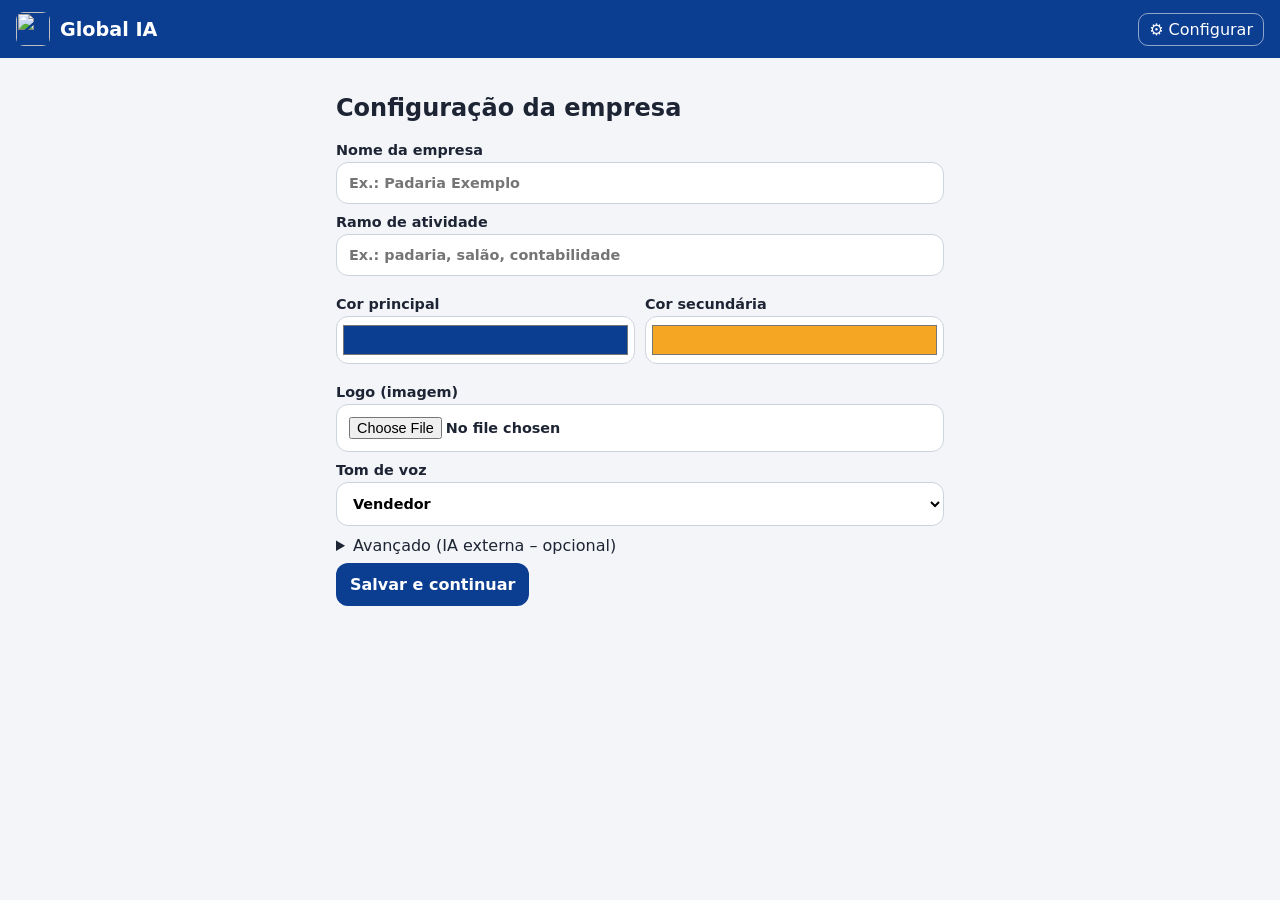
==== global-ia/index.html @ d02834b8 "Add Global IA prototype (1/2)" ====
<!doctype html><html lang="pt-BR"><head><meta charset="utf-8"><meta name="viewport" content="width=device-width,initial-scale=1,viewport-fit=cover">
<title>Global IA</title><meta name="theme-color" content="#0B3D91"><link rel="manifest" href="manifest.webmanifest">
<link rel="apple-touch-icon" href="assets/icon.svg"><meta name="apple-mobile-web-app-capable" content="yes"><meta name="apple-mobile-web-app-title" content="Global IA">
<link rel="stylesheet" href="style.css"></head><body>
<header><img src="assets/icon.svg" alt=""><h1>Global IA</h1><button id="btnCfg" class="ghost">⚙️ Configurar</button></header>
<main>
<section id="setup" class="hidden"><h2>Configuração da empresa</h2>
<label>Nome da empresa<input id="cName" placeholder="Ex.: Padaria Exemplo"></label>
<label>Ramo de atividade<input id="cRamo" placeholder="Ex.: padaria, salão, contabilidade"></label>
<div class="row"><label>Cor principal<input type="color" id="c1" value="#0B3D91"></label><label>Cor secundária<input type="color" id="c2" value="#F5A623"></label></div>
<label>Logo (imagem)<input type="file" id="cLogo" accept="image/*"></label><img id="logoPrev" class="logoPrev hidden" alt="Logo">
<label>Tom de voz<select id="cTom"><option>Sério</option><option>Descontraído</option><option selected>Vendedor</option></select></label>
<details><summary>Avançado (IA externa – opcional)</summary><label>Endpoint de API (não usado por padrão)<input id="cApi" placeholder="https://..."></label></details>
<button id="saveCfg" class="primary">Salvar e continuar</button></section>
<section id="home" class="hidden"><p class="hello" id="hello"></p>
<div class="cards"><button class="card" data-mode="post"><span>✍️</span><b>Assistente de Postagem</b><small>Legenda, ideias e hashtags</small></button>
<button class="card" data-mode="img"><span>🎨</span><b>Assistente de Imagem</b><small>Artes para feed e story</small></button></div>
<div class="chat"><textarea id="req" rows="2" placeholder="Ex.: faz um post de promoção de sexta"></textarea>
<div class="row wrap"><button id="goPost" class="primary">✍️ Postagem</button><button id="goImg" class="primary alt">🎨 Imagem</button><button id="goFull" class="primary full">🚀 Fazer post completo</button></div>
<div class="chips"><button>faz um post de promoção de sexta</button><button>lançamento de produto novo</button><button>dica para clientes</button><button>post de Dia das Mães</button></div></div>
<div id="out"></div></section>
</main><script src="app.js"></script></body></html>
---- global-ia/style.css ----
:root{--c1:#0B3D91;--c2:#F5A623}*{box-sizing:border-box}body{margin:0;font-family:system-ui,-apple-system,Segoe UI,Roboto,sans-serif;background:#f3f5f9;color:#1d2433}
header{position:sticky;top:0;z-index:5;display:flex;align-items:center;gap:10px;padding:12px 16px;padding-top:calc(12px + env(safe-area-inset-top));background:var(--c1);color:#fff}header img{width:34px;height:34px;border-radius:8px}header h1{font-size:1.2rem;margin:0;flex:1}
main{max-width:640px;margin:auto;padding:16px}.hidden{display:none!important}label{display:block;margin:10px 0;font-weight:600;font-size:.9rem}
input,select,textarea{width:100%;margin-top:4px;padding:12px;border:1px solid #cdd3df;border-radius:12px;font:inherit;background:#fff}input[type=color]{height:48px;padding:4px}
.row{display:flex;gap:10px}.row>*{flex:1}.wrap{flex-wrap:wrap}button{font:inherit;cursor:pointer}
.primary{background:var(--c1);color:#fff;border:0;border-radius:12px;padding:12px 14px;font-weight:700;margin-top:8px}.primary.alt{background:var(--c2);color:#1d2433}.primary.full{flex-basis:100%;background:linear-gradient(90deg,var(--c1),var(--c2))}
.ghost{background:transparent;color:#fff;border:1px solid #fff8;border-radius:10px;padding:6px 10px}
.cards{display:grid;grid-template-columns:1fr 1fr;gap:12px}.card{background:#fff;border:2px solid transparent;border-radius:16px;padding:16px;text-align:left;display:flex;flex-direction:column;gap:4px;box-shadow:0 2px 8px #0001}.card.on{border-color:var(--c1)}.card span{font-size:1.8rem}.card small{color:#667}
.chat{margin-top:16px;background:#fff;border-radius:16px;padding:12px;box-shadow:0 2px 8px #0001}.chips{display:flex;gap:6px;overflow-x:auto;margin-top:10px}.chips button{white-space:nowrap;border:1px solid #cdd3df;background:#f7f8fb;border-radius:20px;padding:6px 10px;font-size:.8rem}
.box{background:#fff;border-radius:16px;padding:14px;margin-top:16px;box-shadow:0 2px 8px #0001}.box h3{margin:.2em 0 .5em;color:var(--c1)}.cap{white-space:pre-wrap;background:#f7f8fb;border-radius:10px;padding:10px}.tags{color:var(--c1);font-weight:600}
canvas{width:100%;height:auto;border-radius:12px;display:block}.logoPrev{max-width:120px;max-height:80px;border-radius:8px}.hello{font-size:1.05rem}.mini{font-size:.85rem;padding:8px 10px}
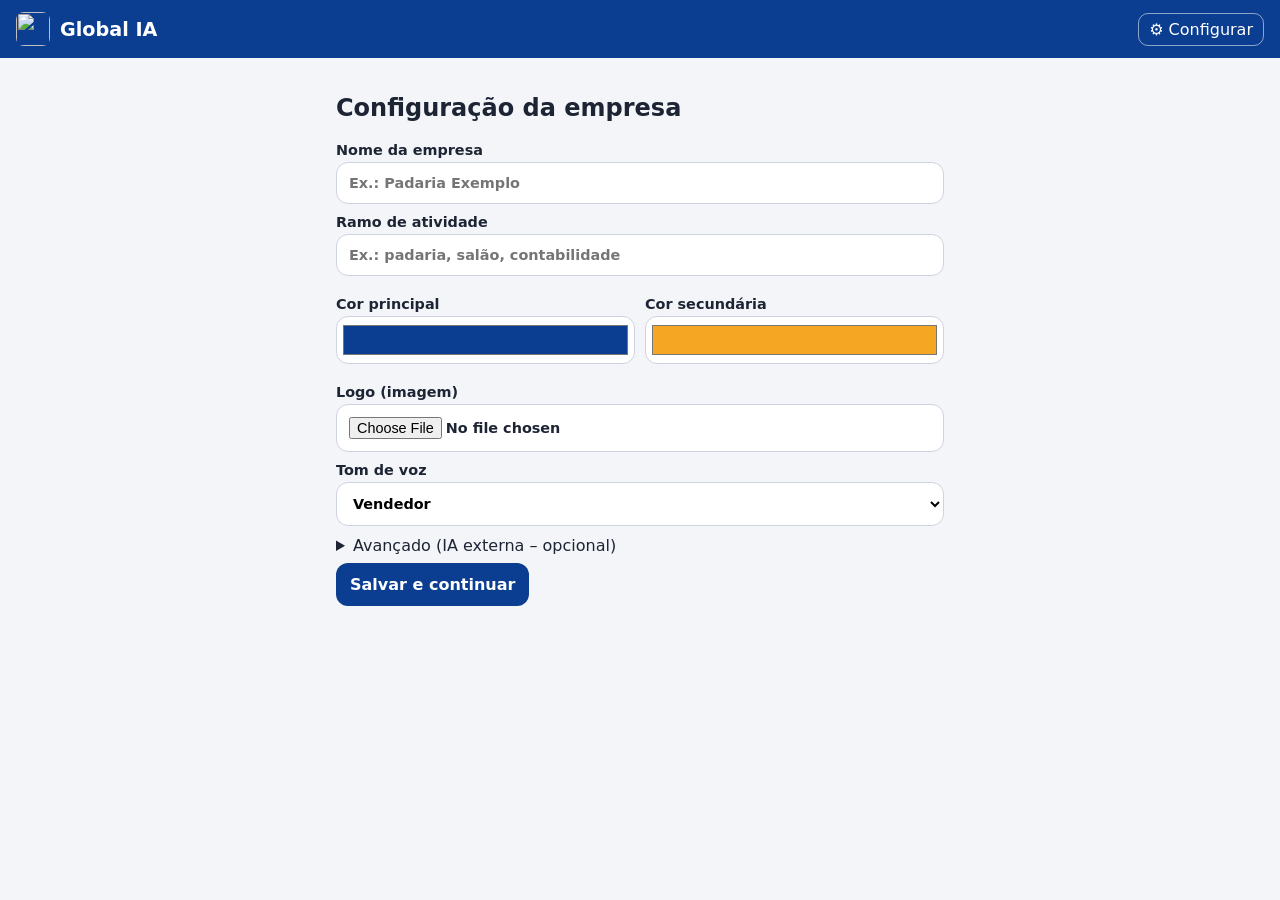
==== commit c1a013b9: "Global IA: connect to deployed API (global-ia-api.workers.dev)" ====
--- a/global-ia/index.html
+++ b/global-ia/index.html
@@ -1,8 +1,8 @@
 <!doctype html><html lang="pt-BR"><head><meta charset="utf-8"><meta name="viewport" content="width=device-width,initial-scale=1,viewport-fit=cover">
 <title>Global IA</title><meta name="theme-color" content="#0B3D91"><link rel="manifest" href="manifest.webmanifest">
-<link rel="apple-touch-icon" href="assets/icon.svg"><meta name="apple-mobile-web-app-capable" content="yes"><meta name="apple-mobile-web-app-title" content="Global IA">
+<link rel="apple-touch-icon" href="assets/icon-192.png"><meta name="apple-mobile-web-app-capable" content="yes"><meta name="apple-mobile-web-app-title" content="Global IA">
 <link rel="stylesheet" href="style.css"></head><body>
-<header><img src="assets/icon.svg" alt=""><h1>Global IA</h1><button id="btnCfg" class="ghost">⚙️ Configurar</button></header>
+<header><img src="assets/icon-192.png" alt=""><h1>Global IA</h1><button id="btnCfg" class="ghost">⚙️ Configurar</button></header>
 <main>
 <section id="setup" class="hidden"><h2>Configuração da empresa</h2>
 <label>Nome da empresa<input id="cName" placeholder="Ex.: Padaria Exemplo"></label>
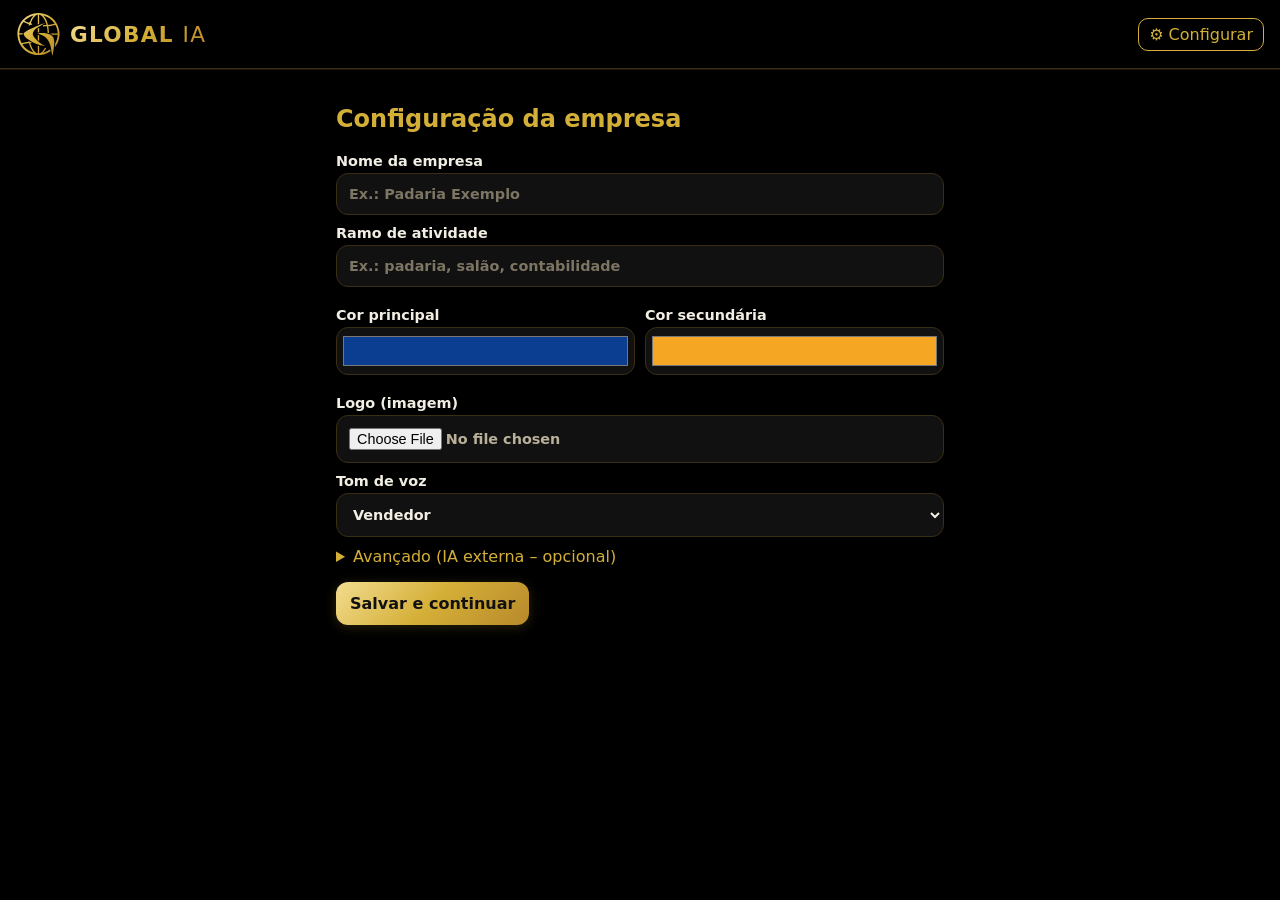
==== commit 065d65ba: "Global IA: black & gold restyle (1/2)" ====
--- a/global-ia/index.html
+++ b/global-ia/index.html
@@ -1,8 +1,8 @@
 <!doctype html><html lang="pt-BR"><head><meta charset="utf-8"><meta name="viewport" content="width=device-width,initial-scale=1,viewport-fit=cover">
-<title>Global IA</title><meta name="theme-color" content="#0B3D91"><link rel="manifest" href="manifest.webmanifest">
-<link rel="apple-touch-icon" href="assets/icon-192.png"><meta name="apple-mobile-web-app-capable" content="yes"><meta name="apple-mobile-web-app-title" content="Global IA">
+<title>Global IA</title><meta name="theme-color" content="#000000"><link rel="manifest" href="manifest.webmanifest">
+<link rel="icon" href="assets/icon.svg" type="image/svg+xml"><link rel="apple-touch-icon" href="assets/icon.svg"><meta name="apple-mobile-web-app-capable" content="yes"><meta name="apple-mobile-web-app-title" content="Global IA">
 <link rel="stylesheet" href="style.css"></head><body>
-<header><img src="assets/icon-192.png" alt=""><h1>Global IA</h1><button id="btnCfg" class="ghost">⚙️ Configurar</button></header>
+<header><div class="brand"><img src="assets/logo.svg" alt="Global"><h1>Global <span>IA</span></h1></div><button id="btnCfg" class="ghost">⚙️ Configurar</button></header>
 <main>
 <section id="setup" class="hidden"><h2>Configuração da empresa</h2>
 <label>Nome da empresa<input id="cName" placeholder="Ex.: Padaria Exemplo"></label>
--- a/global-ia/style.css
+++ b/global-ia/style.css
@@ -1,11 +1,17 @@
-:root{--c1:#0B3D91;--c2:#F5A623}*{box-sizing:border-box}body{margin:0;font-family:system-ui,-apple-system,Segoe UI,Roboto,sans-serif;background:#f3f5f9;color:#1d2433}
-header{position:sticky;top:0;z-index:5;display:flex;align-items:center;gap:10px;padding:12px 16px;padding-top:calc(12px + env(safe-area-inset-top));background:var(--c1);color:#fff}header img{width:34px;height:34px;border-radius:8px}header h1{font-size:1.2rem;margin:0;flex:1}
-main{max-width:640px;margin:auto;padding:16px}.hidden{display:none!important}label{display:block;margin:10px 0;font-weight:600;font-size:.9rem}
-input,select,textarea{width:100%;margin-top:4px;padding:12px;border:1px solid #cdd3df;border-radius:12px;font:inherit;background:#fff}input[type=color]{height:48px;padding:4px}
+:root{--c1:#0B3D91;--c2:#F5A623;--gold:#D4AF37;--gold2:#F3DC8F;--gold3:#B8892B;--gg:linear-gradient(135deg,#F3DC8F,#D4AF37 50%,#B8892B);--bg:#000;--panel:#0d0d0d;--line:#3a2f12;--txt:#F2EEE3;--mut:#B9B09A}
+*{box-sizing:border-box}html,body{background:#000}body{margin:0;font-family:system-ui,-apple-system,Segoe UI,Roboto,sans-serif;background:var(--bg);color:var(--txt);min-height:100vh}
+header{position:sticky;top:0;z-index:5;display:flex;align-items:center;gap:10px;padding:12px 16px;padding-top:calc(12px + env(safe-area-inset-top));background:#000;border-bottom:1px solid var(--line);box-shadow:0 1px 0 #D4AF3722}
+.brand{flex:1;display:flex;align-items:center;gap:10px}header img{width:44px;height:44px}
+header h1{font-size:1.35rem;margin:0;letter-spacing:.06em;text-transform:uppercase;font-weight:800;background:var(--gg);-webkit-background-clip:text;background-clip:text;color:transparent}header h1 span{font-weight:400}
+main{max-width:640px;margin:auto;padding:16px}.hidden{display:none!important}h2{color:var(--gold)}label{display:block;margin:10px 0;font-weight:600;font-size:.9rem;color:var(--txt)}
+input,select,textarea{width:100%;margin-top:4px;padding:12px;border:1px solid var(--line);border-radius:12px;font:inherit;background:#111;color:var(--txt)}input:focus,select:focus,textarea:focus{outline:none;border-color:var(--gold);box-shadow:0 0 0 2px #D4AF3733}
+::placeholder{color:#7d7563}input[type=color]{height:48px;padding:4px}input[type=file]{color:var(--mut)}details{color:var(--mut);margin:8px 0}summary{cursor:pointer;color:var(--gold)}
 .row{display:flex;gap:10px}.row>*{flex:1}.wrap{flex-wrap:wrap}button{font:inherit;cursor:pointer}
-.primary{background:var(--c1);color:#fff;border:0;border-radius:12px;padding:12px 14px;font-weight:700;margin-top:8px}.primary.alt{background:var(--c2);color:#1d2433}.primary.full{flex-basis:100%;background:linear-gradient(90deg,var(--c1),var(--c2))}
-.ghost{background:transparent;color:#fff;border:1px solid #fff8;border-radius:10px;padding:6px 10px}
-.cards{display:grid;grid-template-columns:1fr 1fr;gap:12px}.card{background:#fff;border:2px solid transparent;border-radius:16px;padding:16px;text-align:left;display:flex;flex-direction:column;gap:4px;box-shadow:0 2px 8px #0001}.card.on{border-color:var(--c1)}.card span{font-size:1.8rem}.card small{color:#667}
-.chat{margin-top:16px;background:#fff;border-radius:16px;padding:12px;box-shadow:0 2px 8px #0001}.chips{display:flex;gap:6px;overflow-x:auto;margin-top:10px}.chips button{white-space:nowrap;border:1px solid #cdd3df;background:#f7f8fb;border-radius:20px;padding:6px 10px;font-size:.8rem}
-.box{background:#fff;border-radius:16px;padding:14px;margin-top:16px;box-shadow:0 2px 8px #0001}.box h3{margin:.2em 0 .5em;color:var(--c1)}.cap{white-space:pre-wrap;background:#f7f8fb;border-radius:10px;padding:10px}.tags{color:var(--c1);font-weight:600}
-canvas{width:100%;height:auto;border-radius:12px;display:block}.logoPrev{max-width:120px;max-height:80px;border-radius:8px}.hello{font-size:1.05rem}.mini{font-size:.85rem;padding:8px 10px}
+.primary{background:var(--gg);color:#111;border:0;border-radius:12px;padding:12px 14px;font-weight:800;margin-top:8px;box-shadow:0 2px 12px #D4AF3733}.primary:hover{filter:brightness(1.08)}
+.primary.alt{background:#000;color:var(--gold);border:1px solid var(--gold);box-shadow:none}.primary.full{flex-basis:100%;background:var(--gg)}
+.ghost{background:transparent;color:var(--gold);border:1px solid var(--gold);border-radius:10px;padding:6px 10px}
+.cards{display:grid;grid-template-columns:1fr 1fr;gap:12px}.card{background:var(--panel);color:var(--txt);border:1px solid var(--line);border-radius:16px;padding:16px;text-align:left;display:flex;flex-direction:column;gap:4px}.card.on{border-color:var(--gold);box-shadow:0 0 0 1px var(--gold)}.card b{color:var(--gold2)}.card span{font-size:1.8rem}.card small{color:var(--mut)}
+.chat{margin-top:16px;background:var(--panel);border:1px solid var(--line);border-radius:16px;padding:12px}.chips{display:flex;gap:6px;overflow-x:auto;margin-top:10px}.chips button{white-space:nowrap;border:1px solid var(--line);background:#000;color:var(--gold2);border-radius:20px;padding:6px 10px;font-size:.8rem}
+.box{background:var(--panel);border:1px solid var(--line);border-radius:16px;padding:14px;margin-top:16px}.box h3{margin:.2em 0 .5em;color:var(--gold)}.cap{white-space:pre-wrap;background:#111;border:1px solid #222;border-radius:10px;padding:10px;color:var(--txt)}.tags{color:var(--gold2);font-weight:600}
+.box button:not(.primary){background:#000;color:var(--gold);border:1px solid var(--gold);border-radius:10px;padding:6px 10px}
+canvas{width:100%;height:auto;border-radius:12px;display:block}.logoPrev{max-width:120px;max-height:80px;border-radius:8px}.hello{font-size:1.05rem}.hello b{color:var(--gold)}.mini{font-size:.85rem;padding:8px 10px}a{color:var(--gold)}
